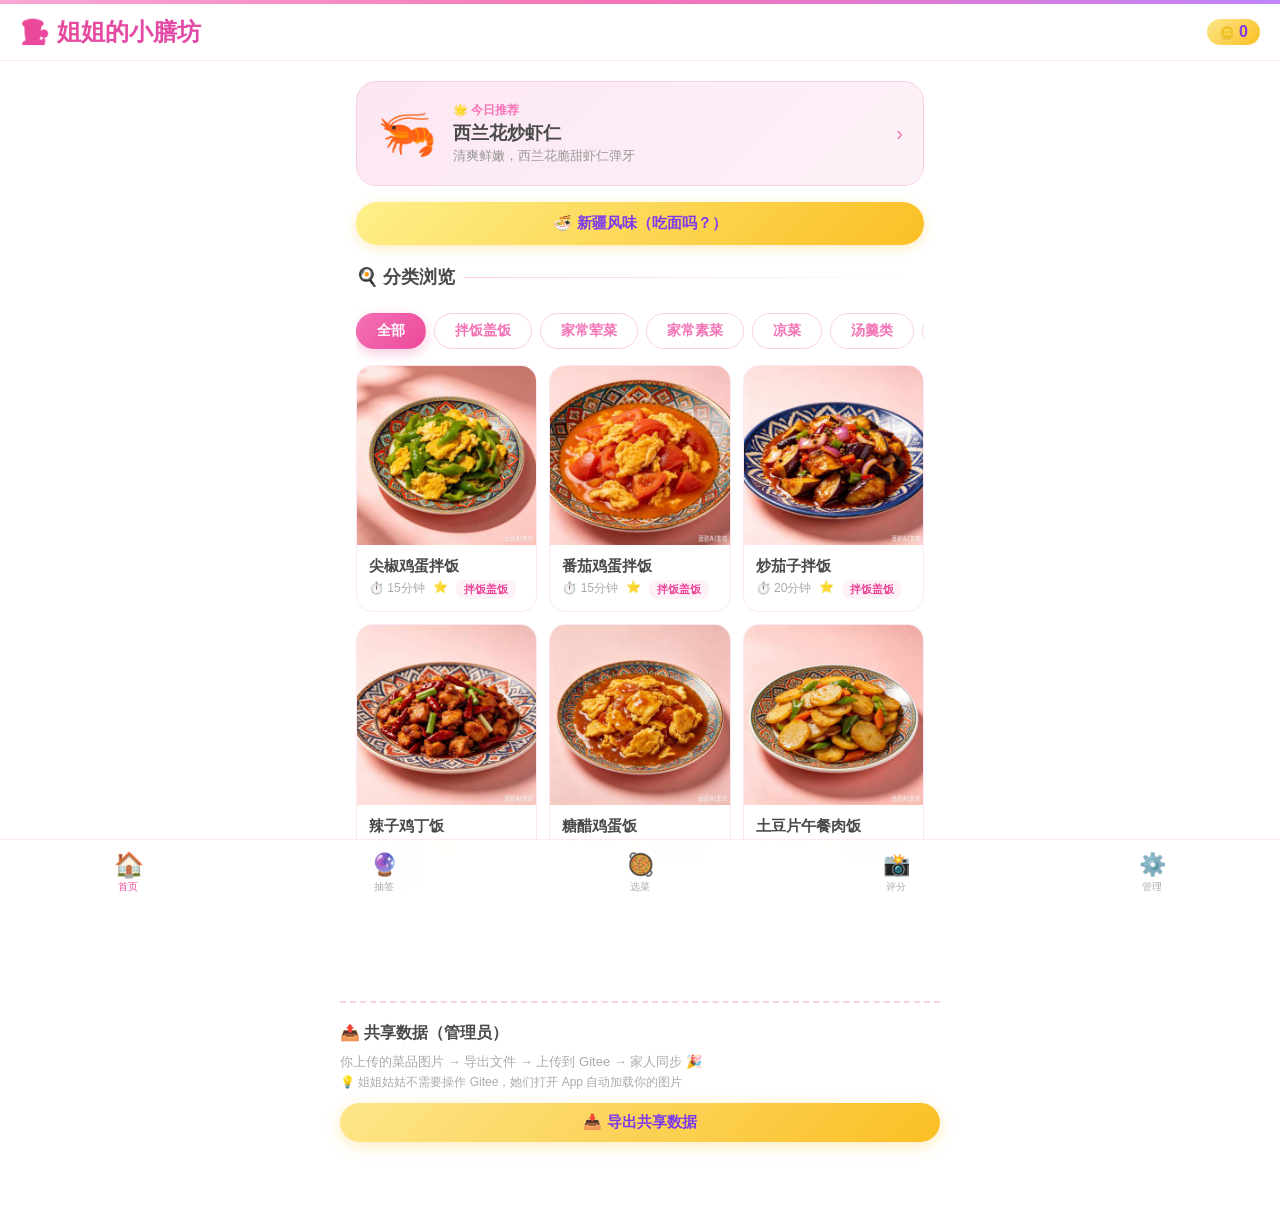
==== index.html @ 2e34dea8 "🎉 姐姐的小膳坊 - 初始版本" ====
﻿<!DOCTYPE html>
<html lang="zh-CN">
<head>
<meta charset="UTF-8">
<meta name="viewport" content="width=device-width, initial-scale=1.0, maximum-scale=1.0, user-scalable=no">
<meta name="description" content="姐姐的小膳坊 - 每天不知道吃啥？让姐姐帮你决定！">
<meta name="theme-color" content="#f472b6">
<link rel="manifest" href="manifest.json">
<link rel="apple-touch-icon" href="assets/icon-192.png">
<title>姐姐的小膳坊 🍳</title>
<link rel="stylesheet" href="css/style.css?v=5">
</head>
<body>
<div class="top-bar"></div>

<header class="header">
  <div class="logo" onclick="switchPage('home')">👩‍🍳 姐姐的小膳坊</div>
  <div class="coins" onclick="switchPage('home')">🪙 <span id="coinCount">0</span></div>
</header>

<!-- ===== 首页 ===== -->
<div class="page active" id="page-home">
  <div class="daily-rec" id="dailyRec" onclick="goToDetail(dailyDishIndex)">
    <div class="rec-emoji" id="dailyEmoji">🍲</div>
    <div class="rec-info">
      <div class="rec-label">🌟 今日推荐</div>
      <div class="rec-name" id="dailyName">加载中...</div>
      <div class="rec-desc" id="dailyDesc"></div>
    </div>
    <div class="rec-arrow">›</div>
  </div>
  <div style="display:flex;gap:8px;margin:12px 0;">
    <div onclick="currentCategory='新疆风味';switchPage('browse')" style="flex:1;display:flex;align-items:center;gap:6px;padding:12px 16px;border-radius:50px;background:linear-gradient(135deg,#fef08a,#fbbf24);cursor:pointer;font-weight:700;font-size:15px;color:#7c3aed;justify-content:center;box-shadow:0 3px 12px rgba(251,191,36,0.3);">
      🍜 新疆风味（吃面吗？）
    </div>
  </div>
  <div class="section-title">🍳 分类浏览</div>
  <div class="category-tabs" id="homeCats"></div>
  <div class="dish-grid" id="homeDishGrid"></div>
</div>
<!-- ===== 抽签 ===== -->
<div class="page fortune-page" id="page-fortune">
  <div class="nav-row">
    <button onclick="switchPage('home')">🏠 首页</button>
    <button onclick="switchPage('browse')">🥘 选菜</button>
  </div>
  <div class="fortune-witch-area">
    <div class="fortune-witch-wrap">
      <svg class="witch-drawing" viewBox="0 0 240 280" xmlns="http://www.w3.org/2000/svg">
        <defs>
          <linearGradient id="fdGrad"><stop offset="0%" stop-color="#7c3aed"/><stop offset="100%" stop-color="#4c1d95"/></linearGradient>
          <linearGradient id="fhGrad"><stop offset="0%" stop-color="#2d1b4e"/><stop offset="100%" stop-color="#1a0a2e"/></linearGradient>
          <filter id="fGlow"><feGaussianBlur stdDeviation="2"/><feMerge><feMergeNode/><feMergeNode in="SourceGraphic"/></feMerge></filter>
        </defs>
        <path d="M120 180 Q120 220 90 260 L150 260 Q120 220 120 180" fill="url(#fdGrad)"/>
        <path d="M65 200 Q55 240 45 270 Q80 250 90 220 Q100 240 135 270 Q145 250 120 220 Z" fill="#1a0a2e" opacity="0.4"/>
        <circle cx="120" cy="150" r="28" fill="#fce7d2"/>
        <path d="M92 145 Q88 122 102 118 Q98 128 100 142 Z" fill="#2d1b4e"/>
        <path d="M148 145 Q152 122 138 118 Q142 128 140 142 Z" fill="#2d1b4e"/>
        <path d="M102 125 Q120 116 138 125 Q130 130 110 130 Z" fill="#2d1b4e"/>
        <path d="M92 137 L148 137 Q146 118 120 75 Q94 118 92 137 Z" fill="url(#fhGrad)"/>
        <ellipse cx="120" cy="138" rx="32" ry="5" fill="#2d1b4e"/>
        <ellipse cx="120" cy="138" rx="30" ry="4.5" fill="none" stroke="#a855f7" stroke-width="1.5"/>
        <text x="120" y="105" text-anchor="middle" font-size="14" fill="#fbbf24">✦</text>
        <path d="M120 75 Q128 66 124 62" fill="none" stroke="#2d1b4e" stroke-width="2.5" stroke-linecap="round"/>
        <ellipse cx="105" cy="148" rx="5" ry="2" fill="none" stroke="#2d1b4e" stroke-width="1.5"/>
        <ellipse cx="135" cy="148" rx="5" ry="2" fill="none" stroke="#2d1b4e" stroke-width="1.5"/>
        <ellipse cx="105" cy="145" rx="2.5" ry="1.5" fill="#2d1b4e"/>
        <ellipse cx="135" cy="145" rx="2.5" ry="1.5" fill="#2d1b4e"/>
        <path d="M97 140 Q102 136 110 138" fill="none" stroke="#2d1b4e" stroke-width="2" stroke-linecap="round"/>
        <path d="M130 138 Q138 136 143 140" fill="none" stroke="#2d1b4e" stroke-width="2" stroke-linecap="round"/>
        <ellipse cx="100" cy="160" rx="5" ry="2.5" fill="#f9a8d4" opacity="0.5"/>
        <ellipse cx="140" cy="160" rx="5" ry="2.5" fill="#f9a8d4" opacity="0.5"/>
        <path d="M113 163 Q120 170 127 163" fill="none" stroke="#d4726a" stroke-width="2" stroke-linecap="round"/>
        <path d="M113 163 Q110 160 112 158" fill="none" stroke="#d4726a" stroke-width="1.5" stroke-linecap="round"/>
        <path d="M127 163 Q130 160 128 158" fill="none" stroke="#d4726a" stroke-width="1.5" stroke-linecap="round"/>
        <path d="M92 188 Q72 178 65 165 Q62 158 65 156" fill="none" stroke="#fce7d2" stroke-width="6" stroke-linecap="round"/>
        <line x1="65" y1="158" x2="50" y2="128" stroke="#5c3a1e" stroke-width="3" stroke-linecap="round"/>
        <polygon points="50,119 53,126 61,126 55,130 57,139 50,133 43,139 45,130 39,126 47,126" fill="#fbbf24" filter="url(#fGlow)" class="fWandStar">
          <animateTransform attributeName="transform" type="rotate" from="0 50 129" to="360 50 129" dur="3s" repeatCount="indefinite"/>
        </polygon>
        <circle cx="50" cy="129" r="10" fill="url(#fdGrad)" opacity="0.5">
          <animate attributeName="r" values="8;14;8" dur="1.5s" repeatCount="indefinite"/>
          <animate attributeName="opacity" values="0.3;0.7;0.3" dur="1.5s" repeatCount="indefinite"/>
        </circle>
        <path d="M148 188 Q160 192 165 200" fill="none" stroke="#fce7d2" stroke-width="5" stroke-linecap="round"/>
        <circle cx="35" cy="115" r="1.8" fill="#fbbf24" opacity="0.6">
          <animate attributeName="cy" values="115;95;115" dur="2s" repeatCount="indefinite"/>
          <animate attributeName="opacity" values="0.6;0;0.6" dur="2s" repeatCount="indefinite"/>
        </circle>
        <circle cx="42" cy="108" r="1.3" fill="#a855f7" opacity="0.5">
          <animate attributeName="cy" values="108;88;108" dur="2.5s" repeatCount="indefinite"/>
          <animate attributeName="opacity" values="0.5;0;0.5" dur="2.5s" repeatCount="indefinite"/>
        </circle>
        <circle cx="195" cy="125" r="1.8" fill="#fbbf24" opacity="0.4">
          <animate attributeName="cy" values="125;105;125" dur="3s" repeatCount="indefinite"/>
          <animate attributeName="opacity" values="0.4;0;0.4" dur="3s" repeatCount="indefinite"/>
        </circle>
      </svg>
    </div>
    <div class="speech-bubble" id="speechBubble">想不起来吃啥<br>那就交给命运吧 🪄</div>
  </div>
  <br>
  <button class="btn btn-primary" onclick="drawFortune()" id="fortuneBtn" style="font-size:18px;padding:14px 40px;">🔮 抽签决定</button>
  <div style="margin-top:16px;">
    <div class="fortune-result" id="fortuneResult">
      <span class="food-emoji" id="fortuneEmoji">🍽️</span>
      <div class="food-name" id="fortuneName">点击抽签</div>
      <div class="food-sub" id="fortuneCat"></div>
    </div>
  </div>
</div>

<!-- ===== 浏览 ===== -->
<div class="page" id="page-browse">
  <div class="nav-row"><button onclick="switchPage('home')">🏠 首页</button></div>
  <div class="category-tabs" id="browseCats"></div>
  <div class="dish-grid" id="browseDishGrid"></div>
</div>

<!-- ===== 菜品详情 ===== -->
<div class="page" id="page-detail">
  <div class="detail-header">
    <button class="back-btn" onclick="goBackFromDetail()">‹</button>
    <span class="detail-emoji" id="detailEmoji">🍲</span>
    <h2 id="detailName">菜名</h2>
    <div class="detail-meta">
      <span>⏱️ <span id="detailTime">15分钟</span></span>
      <span>⭐ <span id="detailDiff">简单</span></span>
      <span>📂 <span id="detailCat">分类</span></span>
    </div>
  </div>
  <div style="display:flex;gap:8px;margin-bottom:4px;">
    <button class="btn btn-outline btn-sm" onclick="switchPage('browse')" style="flex:1">🥘 返回选菜</button>
    <button class="btn btn-outline btn-sm" onclick="switchPage('home')" style="flex:1">🏠 首页</button>
  </div>
  <div class="section-box"><p id="detailDesc" style="color:#888;font-size:14px;line-height:1.6;"></p></div>
  <div class="section-box"><h3>🥕 食材</h3><div class="ingredient-list" id="detailIngredients"></div></div>
  <div class="section-box"><h3>👩‍🍳 步骤</h3><div class="step-list" id="detailSteps"></div></div>
  <button class="btn btn-primary btn-block" onclick="startCookMode()" style="margin:16px 0 24px;">🍳 开始做饭模式</button>
</div>

<!-- ===== 上传评分 ===== -->
<div class="page rating-page" id="page-rating">
  <div class="nav-row"><button onclick="switchPage('home')">🏠 首页</button></div>
  
  
  <div class="section-box">
    <h3>🍽️ 选择菜品</h3>
    <select id="ratingDishSelect" onchange="selectRatingDish()"><option value="">-- 请选择菜品 --</option></select>
  </div>
  <div class="section-box">
    <h3>⭐ 评分</h3>
    <div class="stars" id="starSelect">
      <span onclick="setRating(1)">☆</span><span onclick="setRating(2)">☆</span>
      <span onclick="setRating(3)">☆</span><span onclick="setRating(4)">☆</span>
      <span onclick="setRating(5)">☆</span>
    </div>
    <div class="rating-text" id="ratingText"></div>
  </div>
  <div class="section-box">
    <h3>📷 上传照片</h3>
    <div class="photo-upload" id="photoUpload" onclick="document.getElementById('photoInput').click()">
      <input type="file" id="photoInput" accept="image/*" capture="environment" style="display:none" onchange="handlePhoto(event)">
      <div class="upload-icon">📷</div>
      <div class="upload-text">点击拍照或从相册选择</div>
    </div>
  </div>
  <button class="btn btn-primary btn-block" onclick="submitRating()" id="submitRatingBtn">🪙 提交评分 (+20金币)</button>
  <div class="section-box" style="margin-top:16px;"><h3>📋 评分记录</h3><div id="ratingHistory"></div></div>
</div>

<!-- ===== 管理菜单 ===== -->
<div class="page" id="page-manage">
  <div class="nav-row">
    <button onclick="switchPage('home')">🏠 首页</button>
    <button class="btn btn-sm btn-primary" onclick="showAddDishModal()" style="margin-left:auto;">➕ 添加</button>
  </div>
  
  <div class="category-tabs" id="manageCats"></div>
  <div class="manage-list" id="manageList"></div>
</div>

<!-- ===== 做饭模式 ===== -->
<div class="cook-mode" id="cookMode">
  <div class="cook-header">
    <span class="cook-emoji" id="cookEmoji">🍲</span>
    <span class="cook-name" id="cookName">菜名</span>
    <button class="cook-close" onclick="closeCookMode()">✕</button>
  </div>
  <div class="cook-body">
    <div class="cook-step-num" id="cookStepNum">第 1 步</div>
    <div class="cook-step-text" id="cookStepText">准备食材</div>
    <div class="cook-progress"><div class="cook-progress-bar" id="cookProgressBar" style="width:0%"></div></div>
  </div>
  <div class="cook-actions">
    <button class="btn btn-outline" style="flex:1" onclick="prevCookStep()">⬅ 上一步</button>
    <button class="btn btn-primary" style="flex:1" onclick="nextCookStep()">下一步 ➡</button>
  </div>
</div>

<!-- ===== 金币彩蛋 ===== -->
<div class="egg-overlay" id="eggOverlay">
  <div style="text-align:center;">
    <div class="egg-card" id="eggCard" onclick="flipEggCard()">
      <div class="egg-inner">
        <div class="egg-face egg-front">
          <div class="egg-big">🎉</div>
          <h2>恭喜你已经获得了<br>100 个金币！</h2>
          <div class="egg-sub">✨ 翻过来看看 ✨</div>
          <div class="egg-tap">👆 点我翻转</div>
        </div>
        <div class="egg-face egg-back">
          <div class="egg-witch-wrap">
            <svg viewBox="0 0 120 140" style="width:100%;height:100%">
              <defs><linearGradient id="egGrad"><stop offset="0%" stop-color="#7c3aed"/><stop offset="100%" stop-color="#4c1d95"/></linearGradient></defs>
              <ellipse cx="75" cy="115" rx="22" ry="16" fill="url(#egGrad)"/>
              <path d="M55 108 Q48 120 52 128 Q65 122 75 118 Q85 122 98 128 Q102 120 95 108 Z" fill="#1a0a2e" opacity="0.4"/>
              <circle cx="75" cy="88" r="16" fill="#fce7d2"/>
              <path d="M62 83 L88 83 Q86 70 75 52 Q64 70 62 83 Z" fill="#2d1b4e"/>
              <ellipse cx="75" cy="83" rx="17" ry="3" fill="#2d1b4e"/>
              <text x="75" y="70" text-anchor="middle" font-size="7" fill="#fbbf24">✦</text>
              <path d="M60 88 Q58 76 65 74 Q63 82 63 88" fill="#2d1b4e"/><path d="M90 88 Q92 76 85 74 Q87 82 87 88" fill="#2d1b4e"/>
              <path d="M70 86 Q72 83 74 86" fill="none" stroke="#2d1b4e" stroke-width="1.5" stroke-linecap="round"/>
              <path d="M76 86 Q78 83 80 86" fill="none" stroke="#2d1b4e" stroke-width="1.5" stroke-linecap="round"/>
              <ellipse cx="68" cy="90" rx="3" ry="1.5" fill="#f9a8d4" opacity="0.5"/>
              <ellipse cx="82" cy="90" rx="3" ry="1.5" fill="#f9a8d4" opacity="0.5"/>
              <path d="M72 92 Q75 95 78 92" fill="none" stroke="#d4726a" stroke-width="1.2" stroke-linecap="round"/>
              <path d="M60 102 Q55 106 58 112" fill="none" stroke="#fce7d2" stroke-width="3" stroke-linecap="round"/>
              <path d="M90 102 Q95 106 92 112" fill="none" stroke="#fce7d2" stroke-width="3" stroke-linecap="round"/>
              <line x1="52" y1="98" x2="42" y2="80" stroke="#5c3a1e" stroke-width="2" stroke-linecap="round"/>
              <polygon points="42,75 43,79 47,79 44,81 45,85 42,82 39,85 40,81 37,79 41,79" fill="#fbbf24"/>
              <text x="25" y="72" font-size="8" fill="#fbbf24">✨</text>
            </svg>
          </div>
          <h3>妹妹这么辛苦<br>这么贴心<br>请他喝杯奶茶吧 🥺💕🧋</h3>
          <div class="egg-heart">❤️</div>
        </div>
      </div>
    </div>
    <button class="egg-close" onclick="closeEgg()">关闭 ✕</button>
  </div>
</div>

<!-- ===== 女巫弹窗 ===== -->
<div class="witch-modal-overlay" id="witchModal">
  <div class="witch-modal-content">
    <div class="witch-modal-witch">
      <svg viewBox="0 0 100 120" style="width:100%;height:100%">
        <defs><linearGradient id="wmGrad"><stop offset="0%" stop-color="#7c3aed"/><stop offset="100%" stop-color="#4c1d95"/></linearGradient></defs>
        <ellipse cx="60" cy="98" rx="18" ry="14" fill="url(#wmGrad)"/>
        <path d="M42 92 Q36 102 40 108 Q50 103 60 100 Q70 103 80 108 Q84 102 78 92 Z" fill="#1a0a2e" opacity="0.4"/>
        <circle cx="60" cy="75" r="14" fill="#fce7d2"/>
        <path d="M49 71 L71 71 Q70 60 60 42 Q50 60 49 71 Z" fill="#2d1b4e"/>
        <ellipse cx="60" cy="71" rx="15" ry="2.5" fill="#2d1b4e"/>
        <text x="60" y="60" text-anchor="middle" font-size="6" fill="#fbbf24">✦</text>
        <path d="M48 75 Q46 66 52 64 Q50 72 50 75" fill="#2d1b4e"/><path d="M72 75 Q74 66 68 64 Q70 72 70 75" fill="#2d1b4e"/>
        <path d="M55 73 Q57 70 59 73" fill="none" stroke="#2d1b4e" stroke-width="1.5" stroke-linecap="round"/>
        <path d="M61 73 Q63 70 65 73" fill="none" stroke="#2d1b4e" stroke-width="1.5" stroke-linecap="round"/>
        <ellipse cx="54" cy="77" rx="2.5" ry="1" fill="#f9a8d4" opacity="0.5"/>
        <ellipse cx="66" cy="77" rx="2.5" ry="1" fill="#f9a8d4" opacity="0.5"/>
        <path d="M58 79 Q60 81 62 79" fill="none" stroke="#d4726a" stroke-width="1.2" stroke-linecap="round"/>
        <line x1="42" y1="85" x2="34" y2="70" stroke="#5c3a1e" stroke-width="1.8" stroke-linecap="round"/>
        <polygon points="34,66 35,69 38,69 36,71 36,74 34,71 32,74 32,71 30,69 33,69" fill="#fbbf24"/>
      </svg>
    </div>
    <div class="wm-text" id="wmText">评分成功！🪙+20</div>
    <div class="wm-sub" id="wmSub">别忘了去首页打个卡哦～</div>
    <div class="wm-actions" id="wmActions">
      <button class="btn btn-primary btn-sm" onclick="switchPage('home');closeWitchModal()">✅ 去打卡</button>
      <button class="btn btn-outline btn-sm" onclick="closeWitchModal()">继续评分</button>
    </div>
  </div>
</div>

<!-- ===== 添加/编辑菜品 Modal ===== -->
<div class="modal-overlay" id="addDishModal">
  <div class="modal-content">
    <h3 id="modalTitle">➕ 添加菜品</h3>
    <div class="form-group"><label>菜名</label><input id="mName" placeholder="例：麻婆豆腐"></div>
    <div class="form-group">
      <label>分类</label>
      <select id="mCategory">
        <option value="拌饭盖饭">拌饭盖饭</option>
        <option value="家常荤菜">家常荤菜</option>
        <option value="家常素菜">家常素菜</option>
        <option value="凉菜">凉菜</option>
        <option value="汤羹类">汤羹类</option>
        <option value="新疆风味">新疆风味</option>
      </select>
    </div>
    <div class="form-group">
      <label>Emoji 图标（可复制粘贴）</label>
      <input id="mEmoji" placeholder="例：🍲" value="🍽️">
    </div>
    <div class="form-group">
      <label>菜品图片（可选，支持上传/复制粘贴/从相册选择）</label>
      <div style="display:flex;gap:8px;margin-bottom:6px;">
        <input type="file" id="mImageInput" accept="image/*" style="display:none" onchange="handleDishImageUpload(event)">
        <button class="btn btn-sm btn-outline" onclick="document.getElementById('mImageInput').click()">📷 上传</button>
        <button class="btn btn-sm btn-outline" onclick="navigator.clipboard?.read?.()?.then(items=>{
          for(let item of items){
            if(item.types.includes('image/png')||item.types.includes('image/jpeg')){
              item.getType(item.types.find(t=>t.startsWith('image/'))).then(blob=>{
                const r=new FileReader(); r.onload=e=>{document.getElementById('mImagePreview').innerHTML='<img src=\"'+e.target.result+'\" alt=\"preview\">';document.getElementById('mImageData').value=e.target.result;}; r.readAsDataURL(blob);
              });
            }
          }
        }).catch(()=>alert('粘贴图片到下面的框里也可以哦'))">📋 粘贴</button>
        <button class="btn btn-sm btn-outline" onclick="clearDishImage()">🗑️ 清除</button>
      </div>
      <div id="mImagePreview" style="width:100%;aspect-ratio:16/9;border-radius:12px;border:2px dashed var(--pink-200);background:var(--pink-50);display:flex;align-items:center;justify-content:center;font-size:13px;color:#aaa;overflow:hidden;cursor:text;" contenteditable="false" onpaste="handleDishImagePaste(event)">
        暂无图片，可上传或粘贴
      </div>
      <input type="hidden" id="mImageData" value="">
      <p style="font-size:11px;color:#aaa;margin-top:4px;">💡 支持：点击上传 / Ctrl+V 粘贴（从网页复制图片） / 点击"粘贴"按钮</p>
    </div>
    <div class="form-group"><label>简介</label><input id="mDesc" placeholder="简短描述这道菜"></div>
    <div class="form-group"><label>食材（逗号分隔）</label><textarea id="mIngredients" placeholder="豆腐 1块, 肉末 50g, 豆瓣酱"></textarea></div>
    <div class="form-group"><label>步骤（每行一步）</label><textarea id="mSteps" placeholder="豆腐切块&#10;焯水&#10;炒肉末"></textarea></div>
    <div style="display:flex;gap:8px;">
      <button class="btn btn-outline" style="flex:1" onclick="closeModal('addDishModal')">取消</button>
      <button class="btn btn-primary" style="flex:1" onclick="saveDish()">保存</button>
    </div>
  </div>
</div>

<!-- ===== 导出共享数据 ===== -->
<div style="margin:20px 16px 80px 16px;max-width:600px;margin-left:auto;margin-right:auto;padding-top:20px;border-top:2px dashed var(--pink-200);">
  <div style="display:flex;align-items:center;gap:8px;font-size:16px;font-weight:700;color:#4a4a4a;margin-bottom:8px;">
    📤 共享数据（管理员）
  </div>
  <p style="font-size:13px;color:#aaa;margin-bottom:10px;line-height:1.6;">
    你上传的菜品图片 → 导出文件 → 上传到 Gitee → 家人同步 🎉<br>
    <span style="font-size:12px;">💡 姐姐姑姑不需要操作 Gitee，她们打开 App 自动加载你的图片</span>
  </p>
  <button class="btn btn-gold btn-block" onclick="exportSharedData()">📥 导出共享数据</button>
  <div id="exportStatus" style="font-size:13px;color:#888;margin-top:8px;text-align:center;"></div>
</div>
<nav class="bottom-nav">
  <button class="active" onclick="switchPage('home')"><span class="nav-icon">🏠</span>首页</button>
  <button onclick="switchPage('fortune')"><span class="nav-icon">🔮</span>抽签</button>
  <button onclick="switchPage('browse')"><span class="nav-icon">🥘</span>选菜</button>
  <button onclick="switchPage('rating')"><span class="nav-icon">📸</span>评分</button>
  <button onclick="switchPage('manage')"><span class="nav-icon">⚙️</span>管理</button>
</nav>

<div class="particles" id="particles"></div>
<div class="confetti-wrap" id="confettiWrap"></div>

<script src="js/dishes.js?v=4"></script>
<script src="js/app.js?v=5"></script>
<script>
if("serviceWorker" in navigator){navigator.serviceWorker.register("sw.js").catch(()=>{});}
</script>
</body>
</html>
---- css/style.css ----
﻿/* ===== 姐姐的小膳坊 - 粉嫩公主风 V2 ===== */
:root {
  --pink-50: #fdf2f8;
  --pink-100: #fce7f3;
  --pink-200: #fbcfe8;
  --pink-300: #f9a8d4;
  --pink-400: #f472b6;
  --pink-500: #ec4899;
  --pink-600: #db2777;
  --purple-300: #c084fc;
  --purple-400: #a855f7;
  --purple-500: #9333ea;
  --yellow-300: #fde68a;
  --yellow-400: #fbbf24;
  --gold: #f59e0b;
  --star: #f59e0b;
}

* { margin: 0; padding: 0; box-sizing: border-box; -webkit-tap-highlight-color: transparent; }
body {
  font-family: -apple-system, BlinkMacSystemFont, "Segoe UI", "PingFang SC", "Microsoft YaHei", sans-serif;
  background: #fff;
  color: #4a4a4a;
  min-height: 100vh;
  overflow-x: hidden;
}

.top-bar {
  background: linear-gradient(135deg, var(--pink-300), var(--pink-400), var(--purple-300));
  height: 4px;
  width: 100%;
  position: fixed;
  top: 0;
  z-index: 1000;
}

.header {
  position: sticky;
  top: 4px;
  z-index: 999;
  background: rgba(255,255,255,0.95);
  backdrop-filter: blur(12px);
  -webkit-backdrop-filter: blur(12px);
  border-bottom: 1px solid var(--pink-100);
  padding: 12px 20px;
  display: flex;
  align-items: center;
  gap: 12px;
}
.header .logo {
  font-size: 24px;
  font-weight: 800;
  background: linear-gradient(135deg, var(--pink-500), var(--purple-400));
  -webkit-background-clip: text;
  -webkit-text-fill-color: transparent;
  background-clip: text;
  flex: 1;
  cursor: pointer;
}
.header .coins {
  display: flex;
  align-items: center;
  gap: 4px;
  background: linear-gradient(135deg, var(--yellow-300), var(--yellow-400));
  padding: 4px 12px;
  border-radius: 20px;
  font-size: 13px;
  font-weight: 700;
  color: #7c3aed;
  cursor: pointer;
}
.header .coins span { font-size: 16px; }

/* ===== 返回/首页导航 ===== */
.nav-row {
  display: flex;
  gap: 8px;
  padding: 8px 0;
  margin-bottom: 4px;
}
.nav-row button {
  padding: 6px 14px;
  border: 1px solid var(--pink-200);
  background: var(--pink-50);
  border-radius: 20px;
  font-size: 13px;
  font-weight: 600;
  cursor: pointer;
  color: var(--pink-500);
  transition: all 0.2s;
  display: flex;
  align-items: center;
  gap: 4px;
}
.nav-row button:active { transform: scale(0.95); background: var(--pink-100); }

.bottom-nav {
  position: fixed;
  bottom: 0;
  left: 0;
  right: 0;
  z-index: 999;
  background: rgba(255,255,255,0.95);
  backdrop-filter: blur(12px);
  -webkit-backdrop-filter: blur(12px);
  border-top: 1px solid var(--pink-100);
  display: flex;
  justify-content: space-around;
  padding: 6px 0 env(safe-area-inset-bottom, 6px) 0;
}
.bottom-nav button {
  flex: 1;
  display: flex;
  flex-direction: column;
  align-items: center;
  gap: 2px;
  padding: 6px 0;
  border: none;
  background: transparent;
  font-size: 10px;
  color: #aaa;
  cursor: pointer;
  transition: all 0.3s;
}
.bottom-nav button .nav-icon { font-size: 22px; }
.bottom-nav button.active { color: var(--pink-500); }
.bottom-nav button.active .nav-icon { transform: scale(1.1); }

.page {
  display: none;
  padding: 8px 16px 80px 16px;
  max-width: 600px;
  margin: 0 auto;
  animation: fadeUp 0.4s ease;
}
.page.active { display: block; }
@keyframes fadeUp { from { opacity: 0; transform: translateY(16px); } to { opacity: 1; transform: translateY(0); } }

.card {
  background: #fff;
  border-radius: 16px;
  padding: 16px;
  box-shadow: 0 2px 12px rgba(236,72,153,0.08);
  border: 1px solid var(--pink-100);
  transition: all 0.3s;
}
.card:active { transform: scale(0.98); }

.btn {
  display: inline-flex;
  align-items: center;
  justify-content: center;
  gap: 6px;
  padding: 10px 24px;
  border: none;
  border-radius: 50px;
  font-size: 15px;
  font-weight: 600;
  cursor: pointer;
  transition: all 0.3s;
}
.btn-primary {
  background: linear-gradient(135deg, var(--pink-400), var(--pink-500));
  color: #fff;
  box-shadow: 0 4px 16px rgba(236,72,153,0.3);
}
.btn-primary:hover { transform: translateY(-2px); }
.btn-primary:active { transform: translateY(0); }
.btn-purple {
  background: linear-gradient(135deg, var(--purple-300), var(--purple-400));
  color: #fff;
  box-shadow: 0 4px 16px rgba(168,85,247,0.3);
}
.btn-gold {
  background: linear-gradient(135deg, var(--yellow-300), var(--yellow-400));
  color: #7c3aed;
  box-shadow: 0 4px 16px rgba(251,191,36,0.3);
}
.btn-outline {
  background: transparent;
  border: 2px solid var(--pink-200);
  color: var(--pink-500);
}
.btn:disabled { opacity: 0.5; cursor: not-allowed; transform: none !important; }
.btn-sm { padding: 6px 16px; font-size: 13px; }
.btn-block { width: 100%; }

/* ===== 首页 ===== */
.section-title {
  font-size: 18px;
  font-weight: 700;
  color: #4a4a4a;
  margin: 20px 0 12px 0;
  display: flex;
  align-items: center;
  gap: 8px;
}
.section-title::after {
  content: "";
  flex: 1;
  height: 1px;
  background: linear-gradient(to right, var(--pink-200), transparent);
}

.quick-entries {
  display: grid;
  grid-template-columns: repeat(4, 1fr);
  gap: 12px;
  margin: 16px 0;
}
.quick-entry {
  display: flex;
  flex-direction: column;
  align-items: center;
  gap: 6px;
  padding: 14px 8px;
  border-radius: 16px;
  border: 1px solid var(--pink-100);
  background: linear-gradient(180deg, var(--pink-50), #fff);
  cursor: pointer;
  transition: all 0.3s;
}
.quick-entry:active { transform: scale(0.95); }
.quick-entry .qe-icon { font-size: 28px; }
.quick-entry .qe-label { font-size: 12px; font-weight: 600; color: var(--pink-600); }

.daily-rec {
  background: linear-gradient(135deg, var(--pink-100), var(--pink-50));
  border-radius: 20px;
  padding: 20px;
  margin: 16px 0;
  display: flex;
  align-items: center;
  gap: 16px;
  cursor: pointer;
  transition: all 0.3s;
  border: 1px solid var(--pink-200);
}
.daily-rec:active { transform: scale(0.98); }
.daily-rec .rec-emoji { font-size: 48px; }
.daily-rec .rec-info { flex: 1; }
.daily-rec .rec-info .rec-label { font-size: 12px; color: var(--pink-400); font-weight: 600; }
.daily-rec .rec-info .rec-name { font-size: 18px; font-weight: 700; color: #4a4a4a; margin: 2px 0; }
.daily-rec .rec-info .rec-desc { font-size: 13px; color: #999; }
.daily-rec .rec-arrow { font-size: 20px; color: var(--pink-400); }

/* ===== 分类浏览 ===== */
.category-tabs {
  display: flex;
  gap: 8px;
  overflow-x: auto;
  padding: 12px 0;
  -webkit-overflow-scrolling: touch;
  scrollbar-width: none;
}
.category-tabs::-webkit-scrollbar { display: none; }
.category-tab {
  flex-shrink: 0;
  padding: 8px 20px;
  border-radius: 50px;
  border: 1.5px solid var(--pink-200);
  background: transparent;
  font-size: 14px;
  font-weight: 600;
  color: var(--pink-400);
  cursor: pointer;
  transition: all 0.3s;
  white-space: nowrap;
}
.category-tab.active {
  background: linear-gradient(135deg, var(--pink-400), var(--pink-500));
  color: #fff;
  border-color: transparent;
  box-shadow: 0 4px 12px rgba(236,72,153,0.3);
}
.category-tab:active { transform: scale(0.95); }

.dish-grid {
  display: grid;
  grid-template-columns: repeat(2, 1fr);
  gap: 12px;
  padding: 4px 0;
}

.dish-card {
  border-radius: 16px;
  overflow: hidden;
  border: 1px solid var(--pink-100);
  background: #fff;
  cursor: pointer;
  transition: all 0.3s;
}
.dish-card:active { transform: scale(0.97); }
.dish-card .dish-svg-wrap {
  width: 100%;
  aspect-ratio: 1;
  background: linear-gradient(135deg, var(--pink-50), #fdf2f8);
  display: flex;
  align-items: center;
  justify-content: center;
  font-size: 56px;
}
.dish-card .dish-info { padding: 12px; }
.dish-card .dish-info .dish-name { font-size: 15px; font-weight: 700; color: #4a4a4a; }
.dish-card .dish-info .dish-meta { font-size: 12px; color: #aaa; margin-top: 4px; display: flex; gap: 8px; flex-wrap: wrap; }
.dish-card .dish-info .dish-tag {
  display: inline-block;
  padding: 2px 8px;
  border-radius: 8px;
  background: var(--pink-50);
  color: var(--pink-500);
  font-size: 11px;
  font-weight: 600;
}

/* ===== 菜品详情 ===== */
.detail-header {
  position: relative;
  text-align: center;
  padding: 20px;
  background: linear-gradient(135deg, var(--pink-50), #fff);
  border-radius: 20px;
  margin-bottom: 16px;
}
.detail-header .detail-emoji { font-size: 72px; display: block; margin-bottom: 8px; }
.detail-header h2 { font-size: 24px; font-weight: 800; color: #4a4a4a; }
.detail-header .detail-meta { display: flex; gap: 16px; justify-content: center; margin-top: 8px; font-size: 13px; color: #999; flex-wrap: wrap; }
.detail-header .detail-meta span { display: flex; align-items: center; gap: 4px; }
.detail-header .back-btn {
  position: absolute;
  left: 8px;
  top: 8px;
  width: 36px;
  height: 36px;
  border-radius: 50%;
  border: none;
  background: rgba(255,255,255,0.8);
  font-size: 18px;
  cursor: pointer;
  display: flex;
  align-items: center;
  justify-content: center;
}

.section-box {
  background: #fff;
  border-radius: 16px;
  border: 1px solid var(--pink-100);
  padding: 16px;
  margin: 12px 0;
}
.section-box h3 {
  font-size: 16px;
  font-weight: 700;
  color: var(--pink-500);
  margin-bottom: 10px;
  display: flex;
  align-items: center;
  gap: 6px;
}
.ingredient-list { display: flex; flex-wrap: wrap; gap: 8px; }
.ingredient-tag {
  padding: 6px 14px;
  border-radius: 20px;
  background: var(--pink-50);
  border: 1px solid var(--pink-100);
  font-size: 13px;
  color: #666;
}
.step-list { counter-reset: step; }
.step-item {
  display: flex;
  gap: 12px;
  padding: 10px 0;
  border-bottom: 1px dashed var(--pink-100);
  counter-increment: step;
}
.step-item:last-child { border-bottom: none; }
.step-item::before {
  content: counter(step);
  flex-shrink: 0;
  width: 26px;
  height: 26px;
  border-radius: 50%;
  background: linear-gradient(135deg, var(--pink-300), var(--pink-400));
  color: #fff;
  display: flex;
  align-items: center;
  justify-content: center;
  font-size: 13px;
  font-weight: 700;
}

/* ===== 做饭模式 ===== */
.cook-mode {
  position: fixed;
  inset: 0;
  z-index: 2000;
  background: linear-gradient(135deg, #fff, var(--pink-50));
  display: none;
  flex-direction: column;
}
.cook-mode.active { display: flex; }
.cook-mode .cook-header {
  padding: 16px 20px;
  display: flex;
  align-items: center;
  gap: 12px;
  border-bottom: 1px solid var(--pink-100);
}
.cook-mode .cook-header .cook-emoji { font-size: 28px; }
.cook-mode .cook-header .cook-name { font-size: 18px; font-weight: 700; flex: 1; }
.cook-mode .cook-header .cook-close {
  width: 36px; height: 36px; border-radius: 50%; border: none;
  background: var(--pink-100); font-size: 18px; cursor: pointer;
}
.cook-mode .cook-body {
  flex: 1;
  display: flex;
  flex-direction: column;
  align-items: center;
  justify-content: center;
  padding: 40px 24px;
  text-align: center;
}
.cook-mode .cook-step-num {
  font-size: 14px;
  font-weight: 700;
  color: var(--pink-400);
  margin-bottom: 12px;
}
.cook-mode .cook-step-text {
  font-size: 28px;
  font-weight: 700;
  line-height: 1.5;
  color: #4a4a4a;
  margin-bottom: 24px;
}
.cook-mode .cook-progress {
  width: 100%;
  height: 6px;
  background: var(--pink-100);
  border-radius: 3px;
  overflow: hidden;
  margin: 20px 0;
}
.cook-mode .cook-progress .cook-progress-bar {
  height: 100%;
  background: linear-gradient(90deg, var(--pink-300), var(--pink-400));
  border-radius: 3px;
  transition: width 0.3s;
}
.cook-mode .cook-actions { display: flex; gap: 16px; padding: 16px 20px; }

/* ===== 抽签页 ===== */
.fortune-page {
  text-align: center;
  padding-top: 20px;
}
.fortune-witch-area {
  position: relative;
  width: 240px;
  height: 300px;
  margin: 0 auto;
}
.fortune-witch-wrap {
  width: 100%;
  height: 100%;
  animation: floatWitch 3s ease-in-out infinite;
}
@keyframes floatWitch {
  0%, 100% { transform: translateY(0); }
  50% { transform: translateY(-8px); }
}

.speech-bubble {
  position: absolute;
  top: -10px;
  right: -40px;
  background: rgba(255,255,255,0.97);
  color: #4a4a4a;
  padding: 12px 16px;
  border-radius: 16px;
  font-size: 14px;
  font-weight: 600;
  line-height: 1.6;
  box-shadow: 0 4px 20px rgba(236,72,153,0.15);
  border: 1px solid var(--pink-200);
  opacity: 0;
  transform: scale(0.8);
  transition: all 0.5s cubic-bezier(0.34, 1.56, 0.64, 1);
  z-index: 5;
  min-width: 150px;
}
.speech-bubble.show { opacity: 1; transform: scale(1); }
.speech-bubble::after {
  content: "";
  position: absolute;
  bottom: -8px;
  left: 40%;
  width: 0; height: 0;
  border-left: 8px solid transparent;
  border-right: 8px solid transparent;
  border-top: 8px solid rgba(255,255,255,0.97);
}

.fortune-result {
  margin: 20px auto;
  display: inline-block;
  background: linear-gradient(135deg, var(--pink-50), #fff);
  border: 2px solid var(--pink-200);
  border-radius: 20px;
  padding: 20px 40px;
  opacity: 0;
  transform: translateY(20px) scale(0.9);
  transition: all 0.5s cubic-bezier(0.34, 1.56, 0.64, 1);
}
.fortune-result.show { opacity: 1; transform: translateY(0) scale(1); }
.fortune-result .food-emoji { font-size: 56px; display: block; margin-bottom: 6px; }
.fortune-result .food-name { font-size: 22px; font-weight: 800; color: var(--pink-500); margin-bottom: 4px; }
.fortune-result .food-sub { font-size: 13px; color: #999; }

/* ===== 女巫弹窗（通用） ===== */
.witch-modal-overlay {
  position: fixed;
  inset: 0;
  z-index: 5000;
  background: rgba(0,0,0,0.5);
  display: none;
  align-items: center;
  justify-content: center;
  padding: 20px;
}
.witch-modal-overlay.show { display: flex; }
.witch-modal-content {
  background: #fff;
  border-radius: 24px;
  padding: 32px 24px 24px;
  text-align: center;
  max-width: 320px;
  width: 100%;
  animation: modalIn 0.4s cubic-bezier(0.34, 1.56, 0.64, 1);
  box-shadow: 0 20px 60px rgba(168,85,247,0.3);
  border: 2px solid var(--pink-200);
}
@keyframes modalIn { from { opacity:0;transform:scale(0.8); } to { opacity:1;transform:scale(1); } }
.witch-modal-witch {
  width: 100px;
  height: 120px;
  margin: 0 auto 12px;
}
.witch-modal-content .wm-text {
  font-size: 18px;
  font-weight: 700;
  color: #4a4a4a;
  line-height: 1.6;
  margin: 8px 0 16px;
}
.witch-modal-content .wm-sub {
  font-size: 13px;
  color: #aaa;
  margin-bottom: 16px;
}
.witch-modal-content .wm-actions { display: flex; gap: 8px; flex-wrap: wrap; justify-content: center; }
.witch-modal-content .wm-actions .btn { flex: 1; min-width: 100px; }

/* ===== 上传评分 ===== */
.rating-page { padding-top: 10px; }
.rating-page .rating-title { font-size:20px;font-weight:800;margin-bottom:4px; }
.rating-page .rating-sub { font-size:14px;color:#aaa;margin-bottom:12px; }
.rating-page select {
  width: 100%;
  padding: 12px 16px;
  border-radius: 14px;
  border: 1.5px solid var(--pink-200);
  font-size: 15px;
  font-weight: 600;
  font-family: inherit;
  background: var(--pink-50);
  color: #4a4a4a;
  outline: none;
  appearance: none;
  -webkit-appearance: none;
  background-image: url("data:image/svg+xml,%3Csvg xmlns='http://www.w3.org/2000/svg' width='12' height='12' viewBox='0 0 12 12'%3E%3Cpath d='M6 8L1 3h10z' fill='%23ec4899'/%3E%3C/svg%3E");
  background-repeat: no-repeat;
  background-position: right 14px center;
  cursor: pointer;
}
.rating-page select:focus { border-color: var(--pink-400); }

.stars {
  display: flex;
  justify-content: center;
  gap: 8px;
  margin: 8px 0 4px;
  font-size: 36px;
}
.stars span { cursor: pointer; transition: transform 0.2s, color 0.2s; color: #ddd; }
.stars span.active { color: #f59e0b; text-shadow: 0 0 8px rgba(245,158,11,0.3); }
.stars span:hover { transform: scale(1.2); }
.rating-text {
  text-align: center;
  font-size: 14px;
  font-weight: 600;
  margin: 4px 0 12px;
  min-height: 20px;
  color: #aaa;
}
.rating-text.has-rating { color: #f59e0b; }

.photo-upload {
  width: 100%;
  aspect-ratio: 16/9;
  border-radius: 16px;
  border: 2px dashed var(--pink-200);
  display: flex;
  flex-direction: column;
  align-items: center;
  justify-content: center;
  gap: 8px;
  cursor: pointer;
  background: var(--pink-50);
  margin: 12px 0;
  overflow: hidden;
  position: relative;
}
.photo-upload .upload-icon { font-size: 36px; }
.photo-upload .upload-text { font-size: 14px; color: var(--pink-400); font-weight: 600; }
.photo-upload img {
  position: absolute;
  inset: 0;
  width: 100%;
  height: 100%;
  object-fit: cover;
}

/* ===== 管理菜单 ===== */
.manage-list { margin: 12px 0; }
.manage-item {
  display: flex;
  align-items: center;
  gap: 12px;
  padding: 12px;
  border-radius: 12px;
  border: 1px solid var(--pink-100);
  margin-bottom: 8px;
  background: #fff;
}
.manage-item .mi-emoji { font-size: 28px; }
.manage-item .mi-info { flex: 1; }
.manage-item .mi-name { font-size: 15px; font-weight: 600; }
.manage-item .mi-cat { font-size: 12px; color: #aaa; }
.manage-item .mi-actions { display: flex; gap: 6px; }
.manage-item .mi-actions button {
  width: 32px; height: 32px; border-radius: 8px; border: none;
  font-size: 14px; cursor: pointer; display: flex; align-items: center; justify-content: center;
}
.manage-item .mi-actions .btn-edit { background: var(--pink-100); color: var(--pink-500); }
.manage-item .mi-actions .btn-del { background: #fee2e2; color: #ef4444; }

/* ===== Modal ===== */
.modal-overlay {
  position: fixed;
  inset: 0;
  z-index: 4000;
  background: rgba(0,0,0,0.5);
  display: none;
  align-items: center;
  justify-content: center;
  padding: 20px;
}
.modal-overlay.show { display: flex; }
.modal-content {
  background: #fff;
  border-radius: 24px;
  padding: 24px;
  width: 100%;
  max-width: 400px;
  max-height: 80vh;
  overflow-y: auto;
  animation: modalIn 0.3s ease;
}
.modal-content h3 { font-size: 18px; font-weight: 700; margin-bottom: 16px; color: var(--pink-500); }
.form-group { margin-bottom: 12px; }
.form-group label { font-size: 13px; font-weight: 600; color: #666; display: block; margin-bottom: 4px; }
.form-group input, .form-group textarea, .form-group select {
  width: 100%;
  padding: 10px 14px;
  border-radius: 12px;
  border: 1px solid var(--pink-100);
  font-size: 14px;
  font-family: inherit;
  outline: none;
  transition: border-color 0.3s;
  background: var(--pink-50);
}
.form-group input:focus, .form-group textarea:focus { border-color: var(--pink-400); }
.form-group textarea { min-height: 80px; resize: vertical; }

/* ===== 金币彩蛋 ===== */
.egg-overlay {
  position: fixed;
  inset: 0;
  z-index: 3000;
  background: rgba(0,0,0,0.6);
  display: none;
  align-items: center;
  justify-content: center;
  padding: 20px;
}
.egg-overlay.show { display: flex; }
.egg-card {
  width: 280px;
  height: 400px;
  perspective: 1000px;
  cursor: pointer;
}
.egg-card .egg-inner {
  width: 100%;
  height: 100%;
  position: relative;
  transform-style: preserve-3d;
  transition: transform 1s cubic-bezier(0.4, 0, 0.2, 1);
}
.egg-card.flipped .egg-inner { transform: rotateY(180deg); }
.egg-face {
  position: absolute;
  inset: 0;
  border-radius: 24px;
  backface-visibility: hidden;
  display: flex;
  flex-direction: column;
  align-items: center;
  justify-content: center;
  padding: 24px;
  text-align: center;
}
.egg-front {
  background: linear-gradient(135deg, var(--pink-400), var(--purple-400));
  border: 3px solid var(--yellow-300);
  box-shadow: 0 8px 40px rgba(236,72,153,0.4);
}
.egg-front .egg-big { font-size: 60px; margin-bottom: 16px; }
.egg-front h2 { font-size: 22px; font-weight: 800; color: #fff; line-height: 1.4; }
.egg-front .egg-sub { color: var(--yellow-300); margin-top: 8px; font-size: 14px; }
.egg-front .egg-tap { color: rgba(255,255,255,0.6); font-size: 12px; margin-top: 20px; animation: bounce 1s infinite; }
@keyframes bounce { 0%,100% { transform: translateY(0); } 50% { transform: translateY(-6px); } }

.egg-back {
  background: linear-gradient(135deg, var(--pink-50), #fff);
  border: 3px solid var(--yellow-300);
  transform: rotateY(180deg);
  box-shadow: 0 8px 40px rgba(251,191,36,0.3);
}
.egg-back .egg-witch-wrap {
  width: 120px;
  height: 140px;
  margin-bottom: 12px;
}
.egg-back h3 { font-size: 20px; font-weight: 800; color: var(--pink-500); line-height: 1.5; }
.egg-back .egg-heart { font-size: 32px; margin-top: 8px; animation: heartBeat 1.2s infinite; }
@keyframes heartBeat {
  0%,100% { transform: scale(1); }
  15% { transform: scale(1.2); }
  30% { transform: scale(1); }
  45% { transform: scale(1.15); }
  60% { transform: scale(1); }
}
.egg-close {
  margin-top: 16px;
  padding: 8px 0;
  color: rgba(255,255,255,0.6);
  font-size: 14px;
  cursor: pointer;
  background: none;
  border: none;
}

/* ===== 粒子 ===== */
.particles { position: fixed; inset: 0; pointer-events: none; z-index: 9999; }
.particle {
  position: absolute;
  border-radius: 50%;
  pointer-events: none;
  animation: particleFly 1.2s ease-out forwards;
}
@keyframes particleFly {
  0% { opacity: 1; transform: translate(0,0) scale(1); }
  100% { opacity: 0; transform: translate(var(--x),var(--y)) scale(0); }
}

.empty-state { text-align: center; padding: 40px 20px; color: #aaa; }
.empty-state .empty-icon { font-size: 48px; margin-bottom: 12px; }
.empty-state p { font-size: 14px; }

.confetti-wrap {
  position: fixed;
  inset: 0;
  pointer-events: none;
  z-index: 9998;
  overflow: hidden;
}
.confetti {
  position: absolute;
  top: -10px;
  width: 10px;
  height: 10px;
  animation: confettiFall var(--d) linear forwards;
}
@keyframes confettiFall {
  0% { transform: translateY(0) rotate(0deg); opacity: 1; }
  100% { transform: translateY(100vh) rotate(720deg); opacity: 0; }
}

@media (min-width: 600px) {
  .dish-grid { grid-template-columns: repeat(3, 1fr); }
}
@media (max-width: 360px) {
  .quick-entries { grid-template-columns: repeat(2, 1fr); }
  .speech-bubble { right: 0 !important; font-size: 12px !important; min-width: 120px !important; }
}
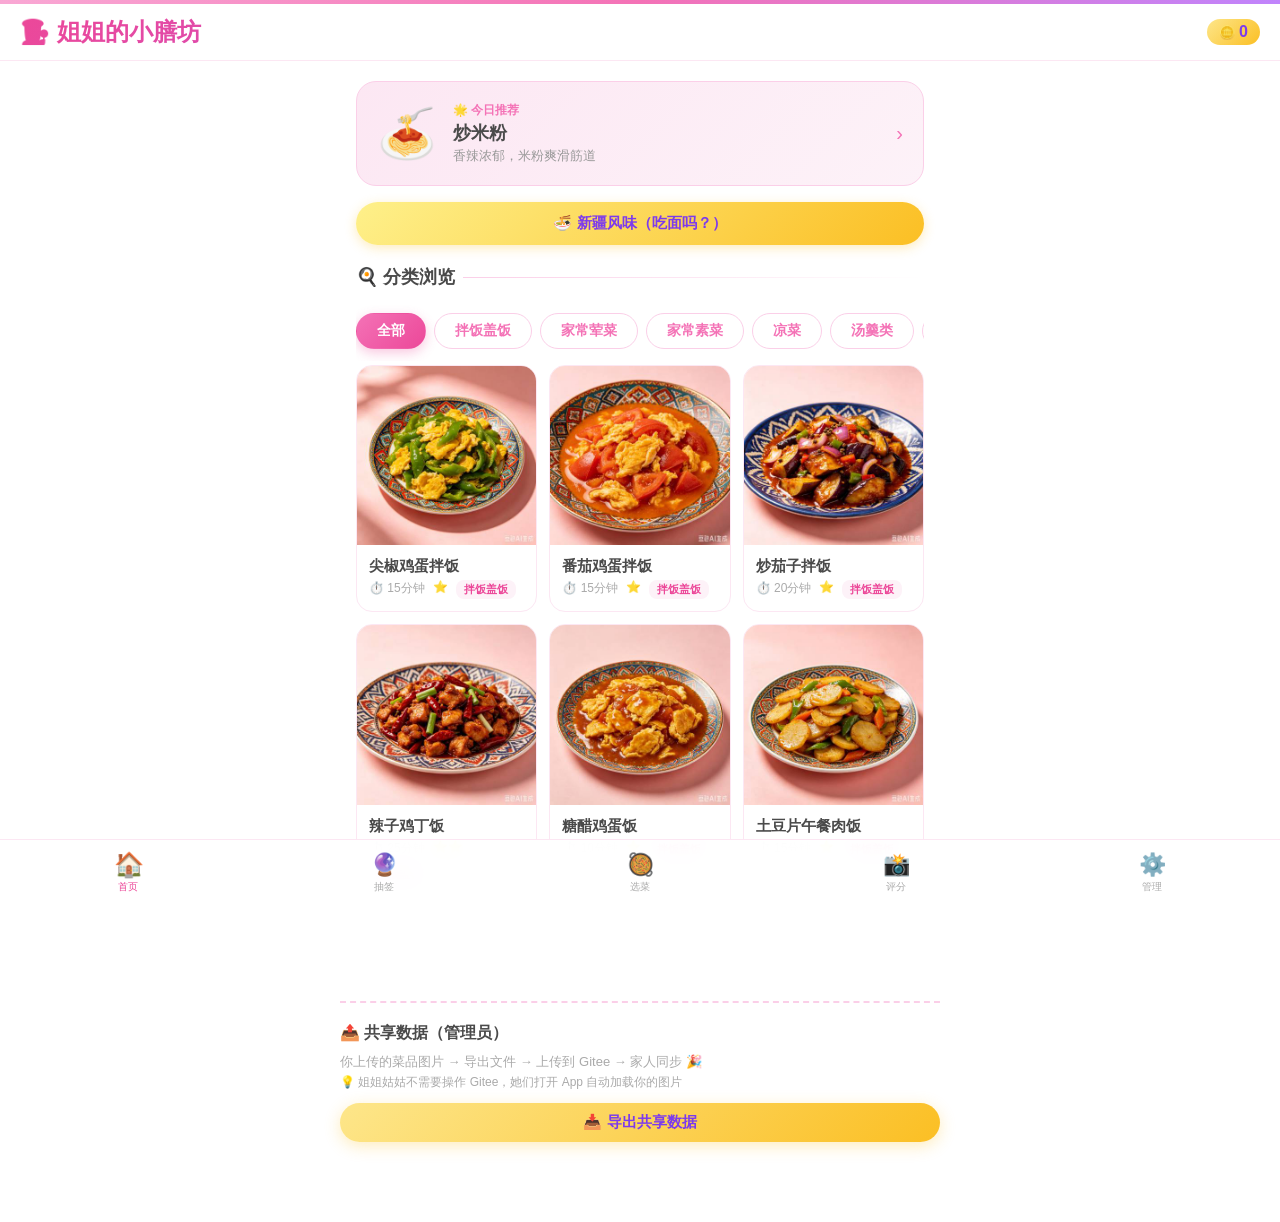
==== commit 6d7c9c96: "Upgrade V2.0: add PWA icons, version check, auto-update, improved SW cache" ====
--- a/index.html
+++ b/index.html
@@ -8,7 +8,7 @@
 <link rel="manifest" href="manifest.json">
 <link rel="apple-touch-icon" href="assets/icon-192.png">
 <title>姐姐的小膳坊 🍳</title>
-<link rel="stylesheet" href="css/style.css?v=5">
+<link rel="stylesheet" href="css/style.css?v=6">
 </head>
 <body>
 <div class="top-bar"></div>
@@ -348,10 +348,26 @@
 <div class="particles" id="particles"></div>
 <div class="confetti-wrap" id="confettiWrap"></div>
 
-<script src="js/dishes.js?v=4"></script>
-<script src="js/app.js?v=5"></script>
+<script src="js/dishes.js?v=5"></script>
+<script src="js/app.js?v=6"></script>
 <script>
-if("serviceWorker" in navigator){navigator.serviceWorker.register("sw.js").catch(()=>{});}
+if("serviceWorker" in navigator){
+  navigator.serviceWorker.register("sw.js", {updateViaCache: "none"}).then(reg => {
+    reg.addEventListener("updatefound", () => {
+      const sw = reg.installing;
+      sw.addEventListener("statechange", () => {
+        if (sw.state === "installed" && navigator.serviceWorker.controller) {
+          sw.postMessage("skipWaiting");
+          setTimeout(() => window.location.reload(), 500);
+        }
+      });
+    });
+  }).catch(()=>{});
+  let refreshing = false;
+  navigator.serviceWorker.addEventListener("controllerchange", () => {
+    if (!refreshing) { refreshing = true; window.location.reload(); }
+  });
+}
 </script>
 </body>
 </html>
@@ -362,3 +378,4 @@
 
 
 
+
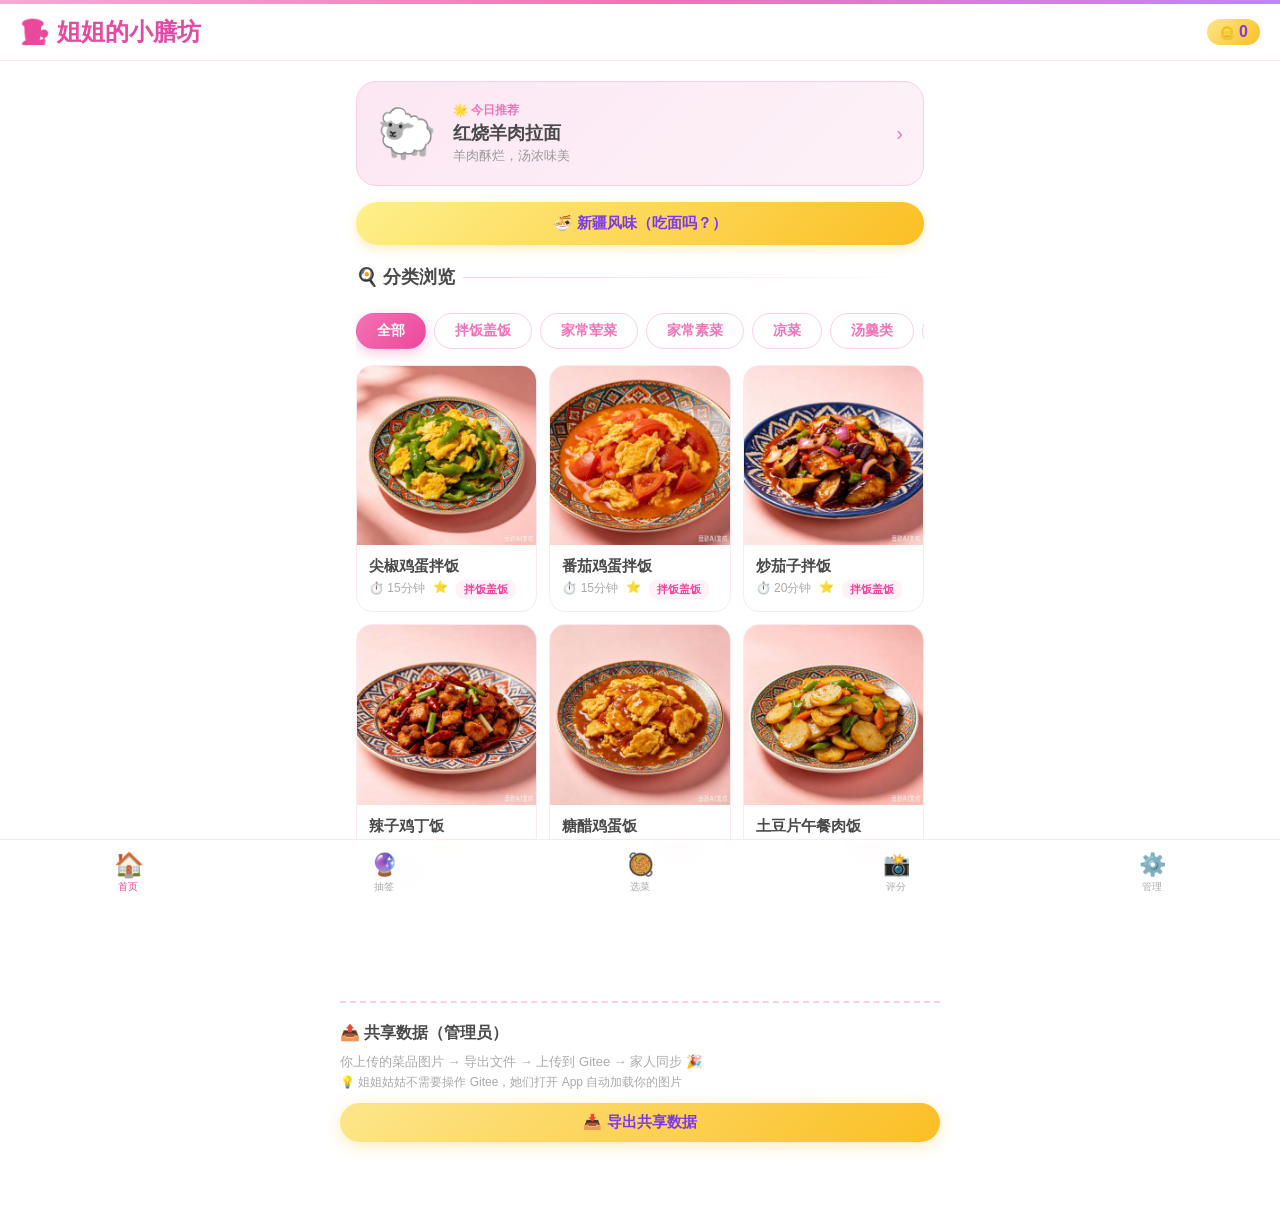
==== commit 0a1a0712: "Fix auto-update: handle skipWaiting message, network-first refresh, bump to 2.1.0" ====
--- a/index.html
+++ b/index.html
@@ -349,16 +349,19 @@
 <div class="confetti-wrap" id="confettiWrap"></div>
 
 <script src="js/dishes.js?v=5"></script>
-<script src="js/app.js?v=6"></script>
+<script src="js/app.js?v=7"></script>
 <script>
 if("serviceWorker" in navigator){
   navigator.serviceWorker.register("sw.js", {updateViaCache: "none"}).then(reg => {
+    if (reg.active && !navigator.serviceWorker.controller) {
+      window.location.reload();
+    }
     reg.addEventListener("updatefound", () => {
-      const sw = reg.installing;
+      const sw = reg.installing || reg.waiting;
+      if (!sw) return;
       sw.addEventListener("statechange", () => {
         if (sw.state === "installed" && navigator.serviceWorker.controller) {
           sw.postMessage("skipWaiting");
-          setTimeout(() => window.location.reload(), 500);
         }
       });
     });
@@ -379,3 +382,4 @@
 
 
 
+
